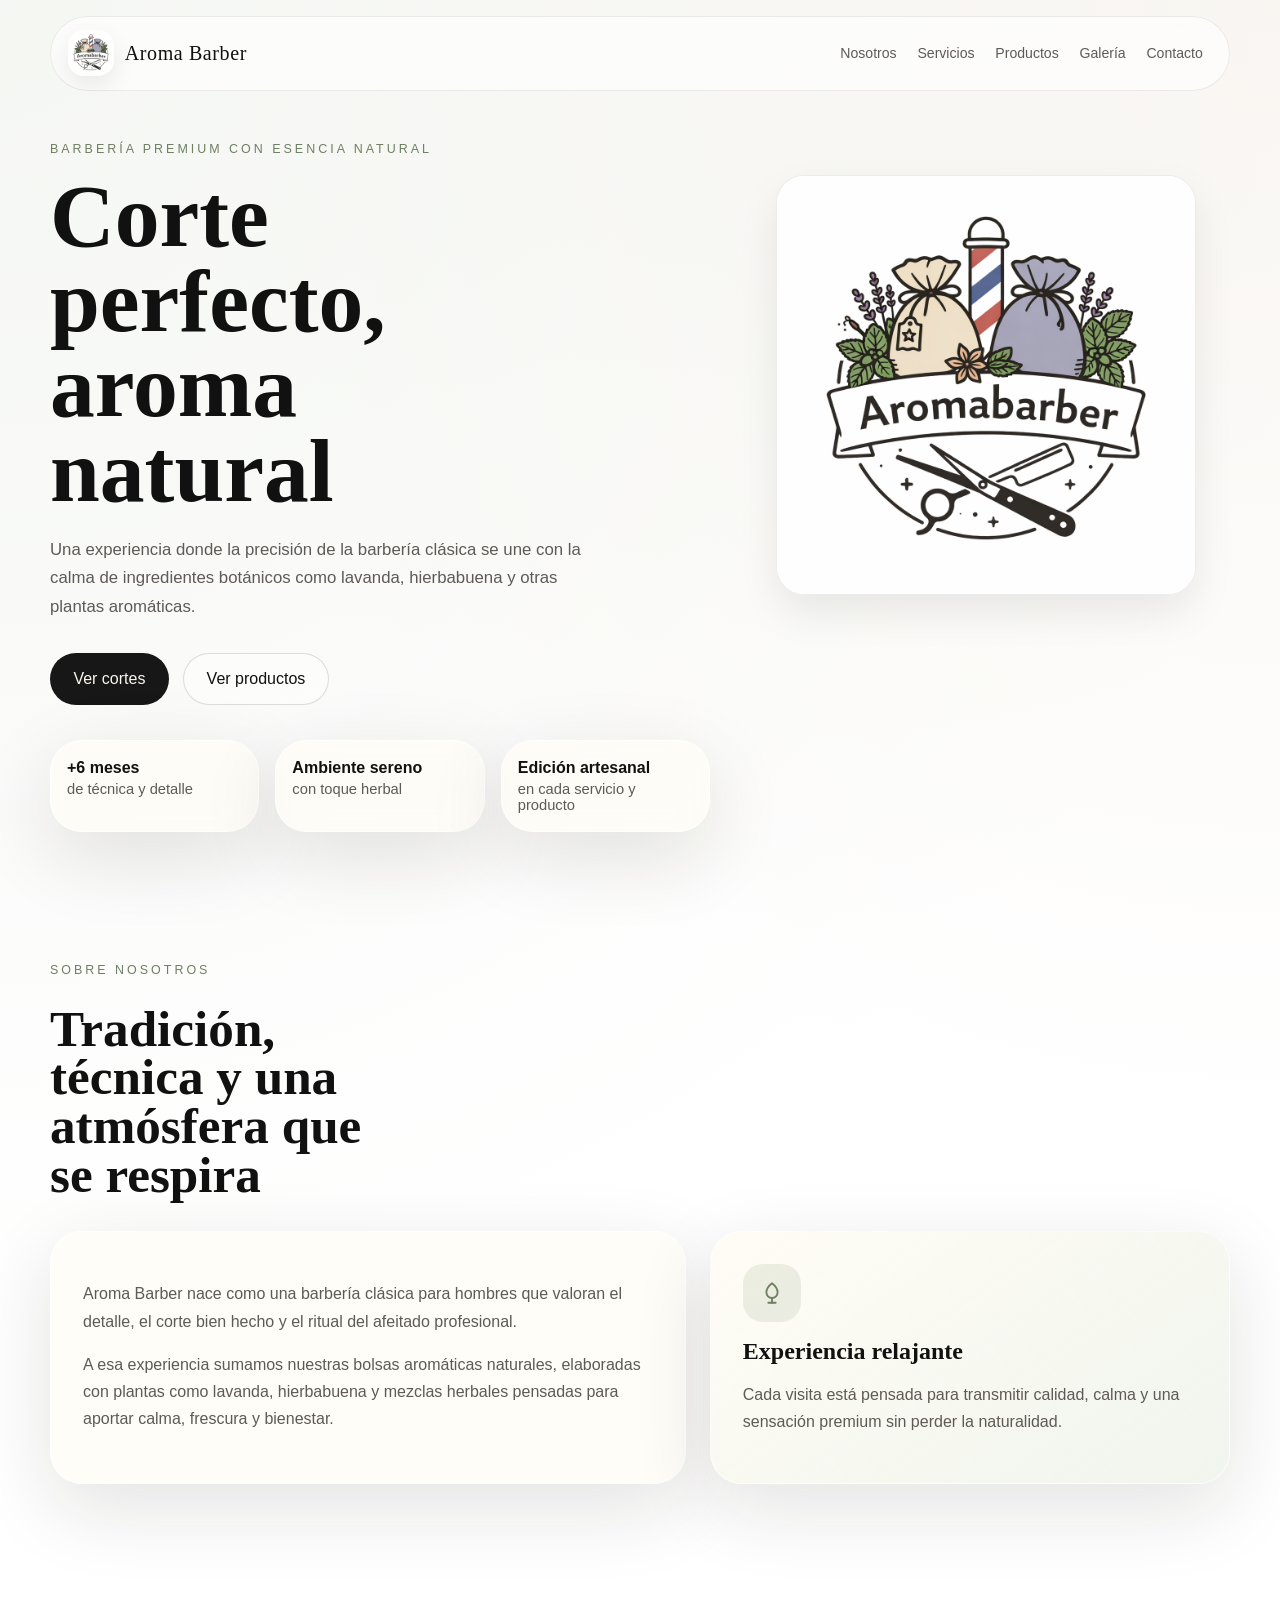
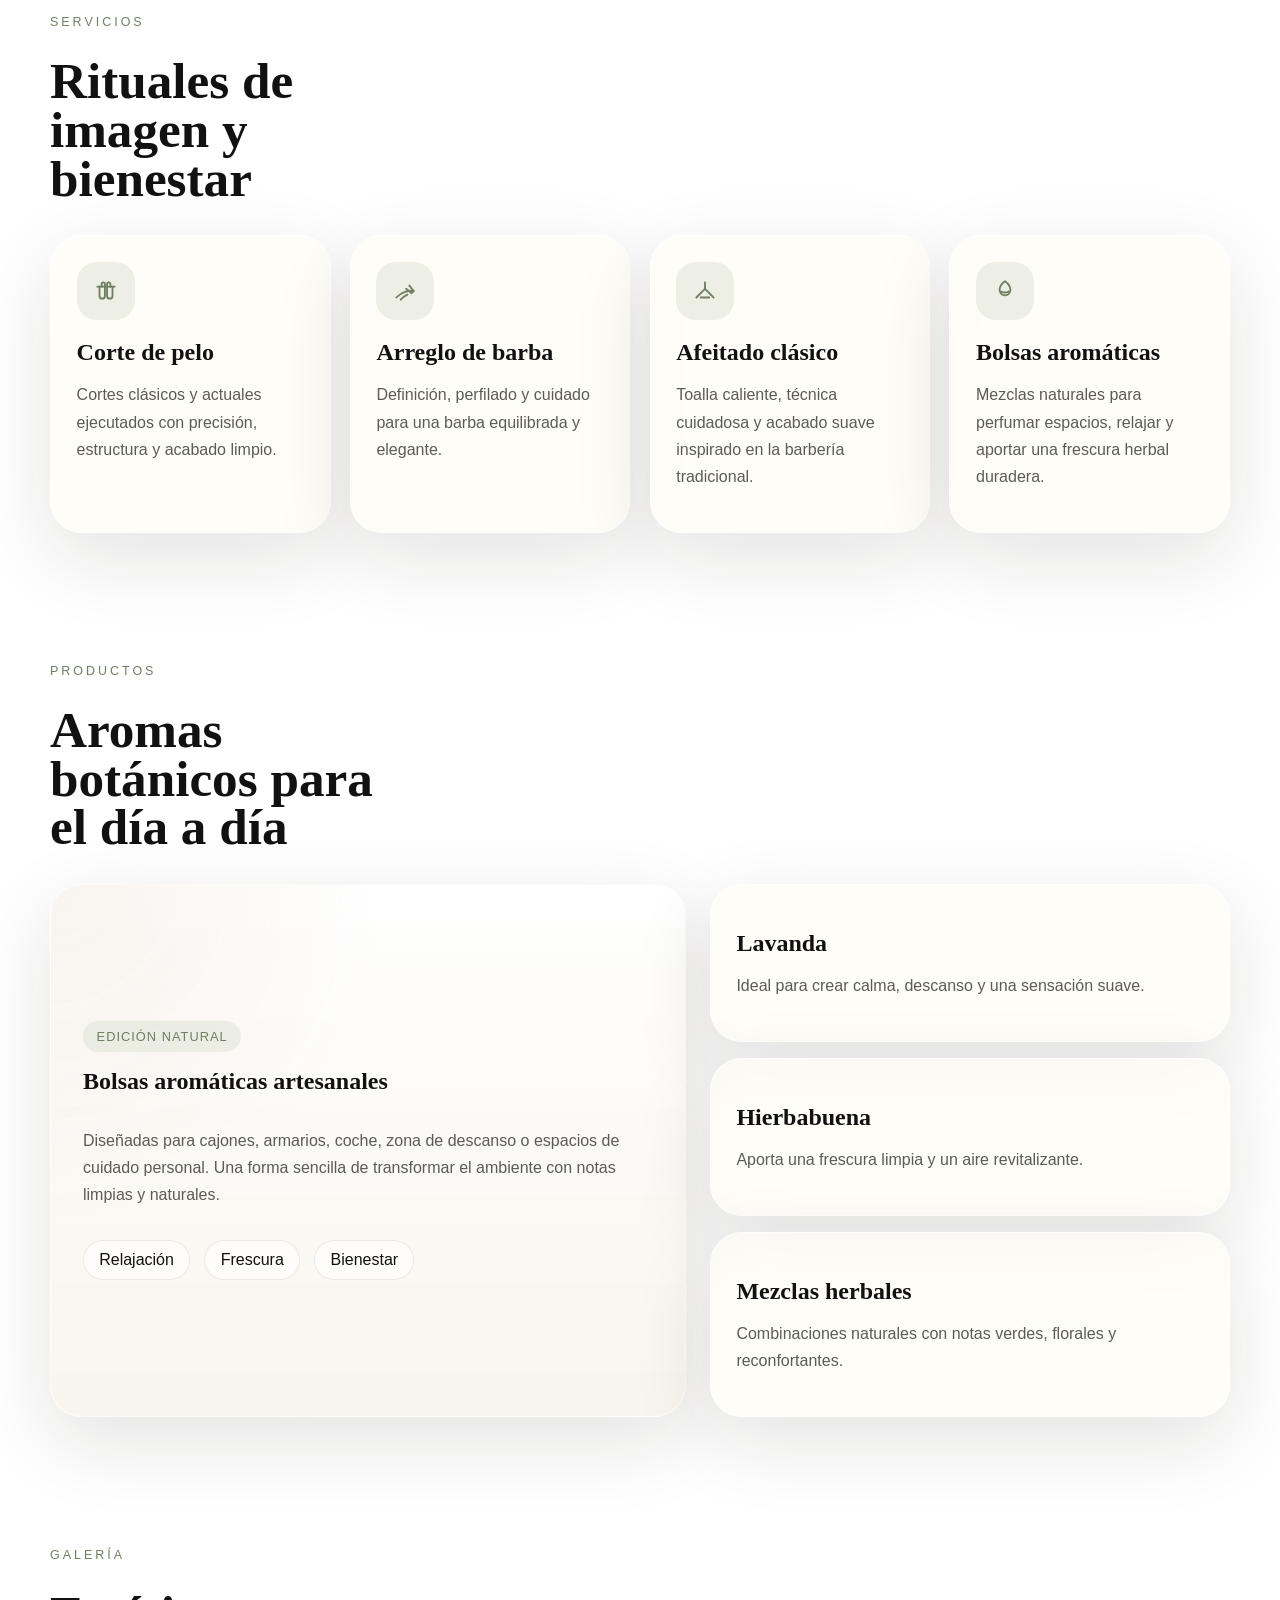
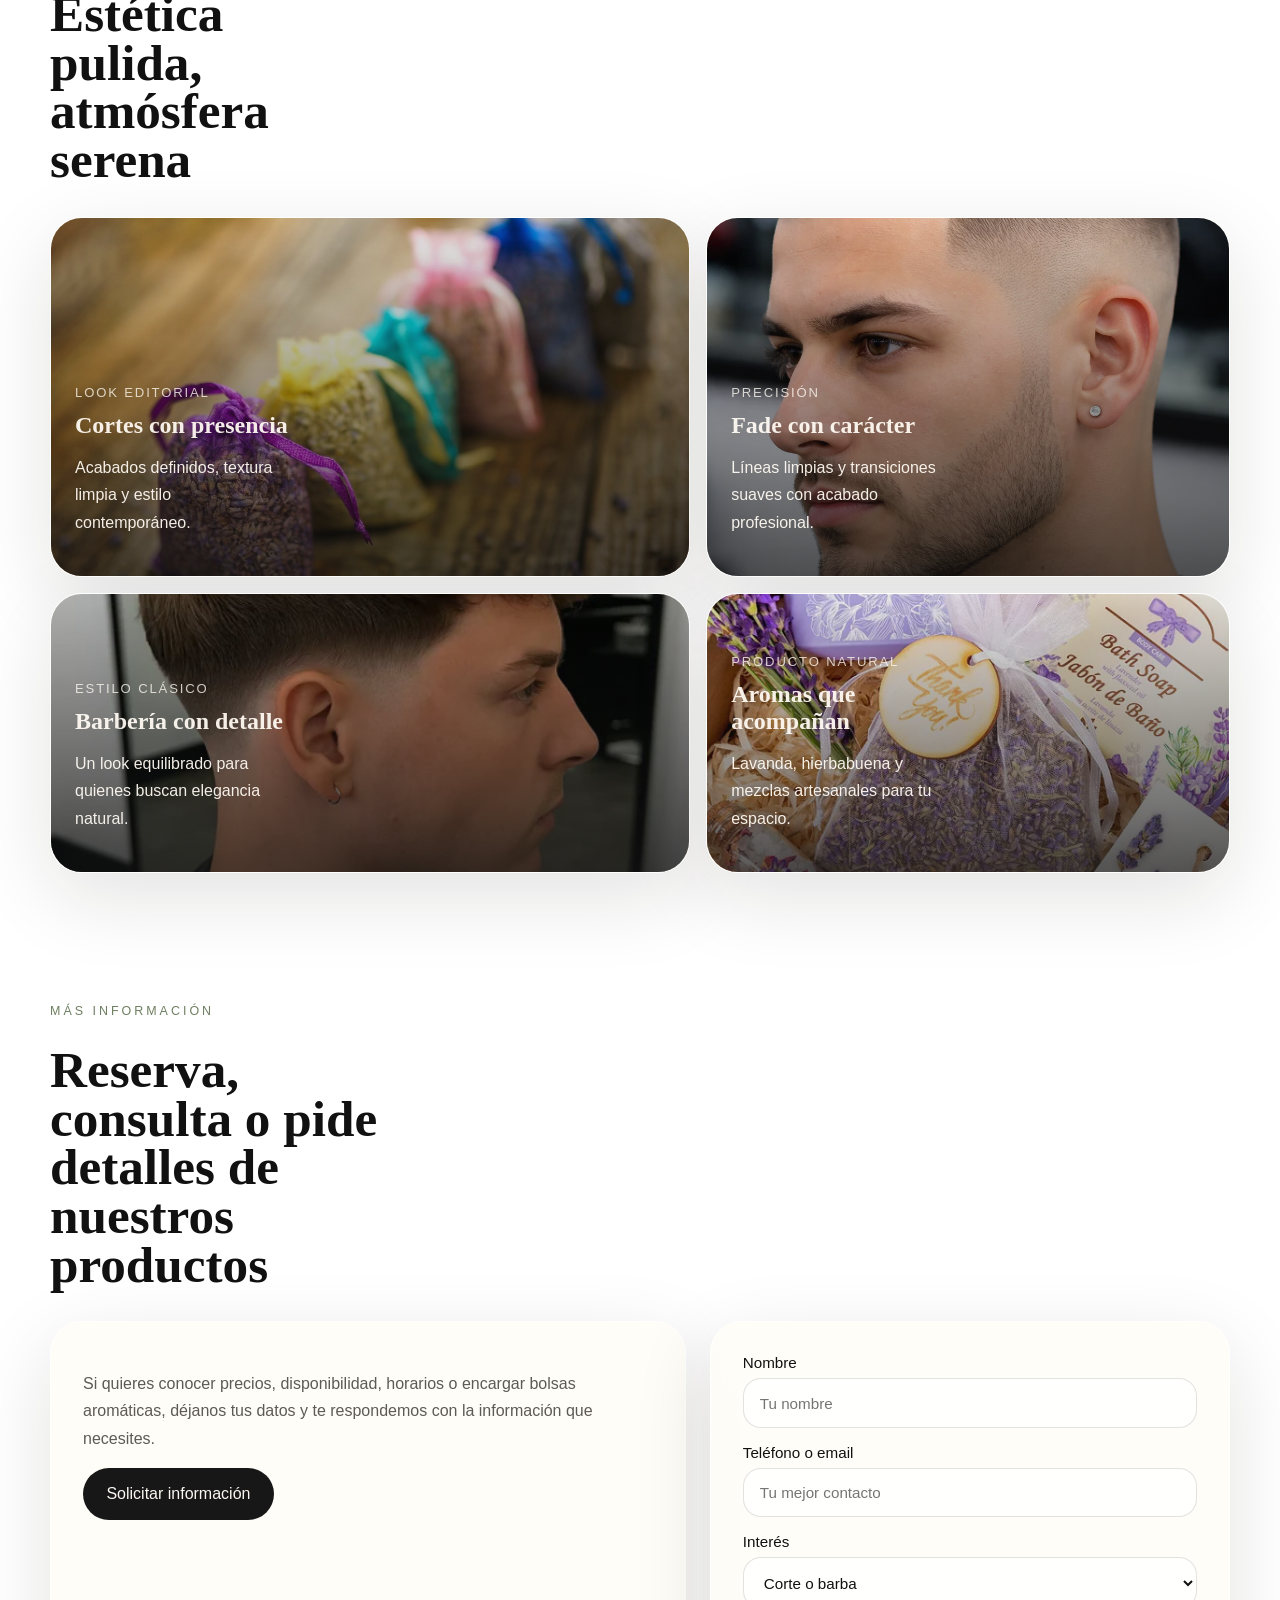
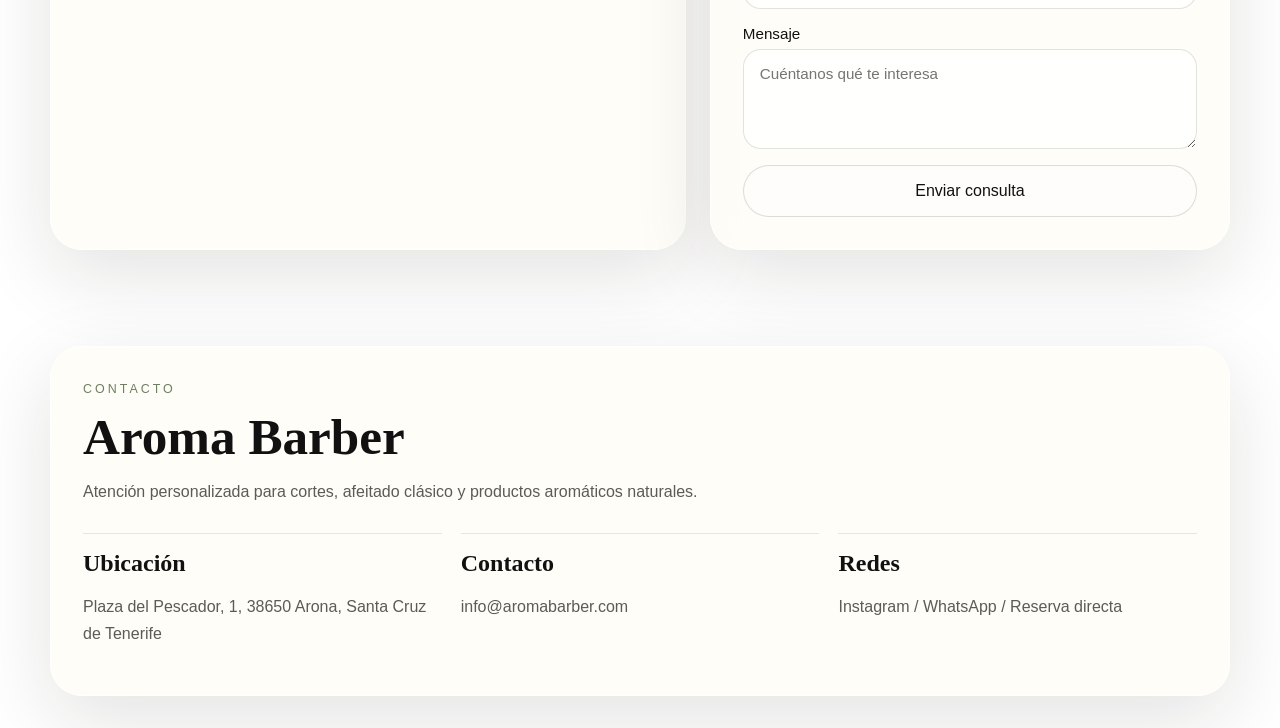
==== index.html @ f7cc986f "Primer commit Aroma Barber" ====
<!DOCTYPE html>
<html lang="es">
  <head>
    <meta charset="UTF-8" />
    <meta name="viewport" content="width=device-width, initial-scale=1.0" />
    <title>Aroma Barber | Corte perfecto, aroma natural</title>
    <meta
      name="description"
      content="Barbería premium con productos aromáticos naturales. Cortes precisos, afeitado clásico y bolsas aromáticas de lavanda, hierbabuena y más."
    />
    <link rel="icon" type="image/png" href="assets/logo.png" />
    <script>
      document.documentElement.classList.add("js");
    </script>
    <link rel="stylesheet" href="styles.css" />
  </head>
  <body>
    <div class="page-shell">
      <header class="site-header">
        <a class="brand" href="#inicio" aria-label="Aroma Barber">
          <img src="assets/logo.png" alt="Logo de Aroma Barber" />
          <span>Aroma Barber</span>
        </a>

        <nav class="site-nav" aria-label="Principal">
          <a href="#nosotros">Nosotros</a>
          <a href="#servicios">Servicios</a>
          <a href="#productos">Productos</a>
          <a href="#galeria">Galería</a>
          <a href="#contacto">Contacto</a>
        </nav>
      </header>

      <main>
        <section class="hero reveal" id="inicio">
          <div class="hero-copy">
            <p class="eyebrow">Barbería premium con esencia natural</p>
            <h1>Corte perfecto, aroma natural</h1>
            <p class="hero-text">
              Una experiencia donde la precisión de la barbería clásica se une
              con la calma de ingredientes botánicos como lavanda,
              hierbabuena y otras plantas aromáticas.
            </p>

            <div class="hero-actions">
              <a class="button button-dark" href="#galeria">Ver cortes</a>
              <a class="button button-light" href="#productos"
                >Ver productos</a
              >
            </div>

            <div class="hero-points">
              <div>
                <strong>+6 meses</strong>
                <span>de técnica y detalle</span>
              </div>
              <div>
                <strong>Ambiente sereno</strong>
                <span>con toque herbal</span>
              </div>
              <div>
                <strong>Edición artesanal</strong>
                <span>en cada servicio y producto</span>
              </div>
            </div>
          </div>

          <div class="hero-visual">
            <div class="hero-card">
              <div class="hero-badge">Premium care</div>
              <img src="assets/logo.png" alt="Identidad visual de Aroma Barber" />
            </div>
          </div>
        </section>

        <section class="intro reveal" id="nosotros">
          <div class="section-heading">
            <p class="eyebrow">Sobre nosotros</p>
            <h2>Tradición, técnica y una atmósfera que se respira</h2>
          </div>

          <div class="intro-grid">
            <article class="intro-panel">
              <p>
                Aroma Barber nace como una barbería clásica para hombres que
                valoran el detalle, el corte bien hecho y el ritual del
                afeitado profesional.
              </p>
              <p>
                A esa experiencia sumamos nuestras bolsas aromáticas naturales,
                elaboradas con plantas como lavanda, hierbabuena y mezclas
                herbales pensadas para aportar calma, frescura y bienestar.
              </p>
            </article>

            <article class="intro-panel accent-panel">
              <div class="icon-chip">
                <svg viewBox="0 0 24 24" aria-hidden="true">
                  <path
                    d="M12 3c3.5 2.7 5.2 5.6 5.2 8.4A5.2 5.2 0 0 1 12 16.6a5.2 5.2 0 0 1-5.2-5.2C6.8 8.6 8.5 5.7 12 3Z"
                  />
                  <path d="M12 16.6V21" />
                  <path d="M8.6 21h6.8" />
                </svg>
              </div>
              <h3>Experiencia relajante</h3>
              <p>
                Cada visita está pensada para transmitir calidad, calma y una
                sensación premium sin perder la naturalidad.
              </p>
            </article>
          </div>
        </section>

        <section class="services reveal" id="servicios">
          <div class="section-heading">
            <p class="eyebrow">Servicios</p>
            <h2>Rituales de imagen y bienestar</h2>
          </div>

          <div class="card-grid">
            <article class="service-card">
              <div class="service-icon">
                <svg viewBox="0 0 24 24" aria-hidden="true">
                  <path d="M4 8h16" />
                  <path d="M8 8V5.5a1.5 1.5 0 0 1 3 0V8" />
                  <path d="M13 8V5.5a1.5 1.5 0 0 1 3 0V8" />
                  <path d="M6 8v8.5a2.5 2.5 0 0 0 5 0V8" />
                  <path d="M13 8v8.5a2.5 2.5 0 0 0 5 0V8" />
                </svg>
              </div>
              <h3>Corte de pelo</h3>
              <p>
                Cortes clásicos y actuales ejecutados con precisión, estructura
                y acabado limpio.
              </p>
            </article>

            <article class="service-card">
              <div class="service-icon">
                <svg viewBox="0 0 24 24" aria-hidden="true">
                  <path d="M4 18c4.5-5 11.5-7 16-6" />
                  <path d="m16 7 4 5-2 2-5-4" />
                  <path d="M8 20c1.5-1.8 3.8-3.5 6.2-4.7" />
                </svg>
              </div>
              <h3>Arreglo de barba</h3>
              <p>
                Definición, perfilado y cuidado para una barba equilibrada y
                elegante.
              </p>
            </article>

            <article class="service-card">
              <div class="service-icon">
                <svg viewBox="0 0 24 24" aria-hidden="true">
                  <path d="m4 18 8-8 8 8" />
                  <path d="M12 10V4" />
                  <path d="M8 18h8" />
                </svg>
              </div>
              <h3>Afeitado clásico</h3>
              <p>
                Toalla caliente, técnica cuidadosa y acabado suave inspirado en
                la barbería tradicional.
              </p>
            </article>

            <article class="service-card">
              <div class="service-icon">
                <svg viewBox="0 0 24 24" aria-hidden="true">
                  <path
                    d="M12 3c3.3 2.3 5 5 5 8.1A5 5 0 0 1 12 16a5 5 0 0 1-5-4.9C7 8 8.7 5.3 12 3Z"
                  />
                  <path d="M8.5 12.5c1.4.6 2.3.9 3.5.9 1.1 0 2.1-.3 3.5-.9" />
                </svg>
              </div>
              <h3>Bolsas aromáticas</h3>
              <p>
                Mezclas naturales para perfumar espacios, relajar y aportar una
                frescura herbal duradera.
              </p>
            </article>
          </div>
        </section>

        <section class="products reveal" id="productos">
          <div class="section-heading">
            <p class="eyebrow">Productos</p>
            <h2>Aromas botánicos para el día a día</h2>
          </div>

          <div class="products-layout">
            <article class="product-highlight">
              <span class="tag">Edición natural</span>
              <h3>Bolsas aromáticas artesanales</h3>
              <p>
                Diseñadas para cajones, armarios, coche, zona de descanso o
                espacios de cuidado personal. Una forma sencilla de transformar
                el ambiente con notas limpias y naturales.
              </p>
              <div class="benefits">
                <span>Relajación</span>
                <span>Frescura</span>
                <span>Bienestar</span>
              </div>
            </article>

            <div class="product-list">
              <article class="product-card">
                <h3>Lavanda</h3>
                <p>Ideal para crear calma, descanso y una sensación suave.</p>
              </article>
              <article class="product-card">
                <h3>Hierbabuena</h3>
                <p>Aporta una frescura limpia y un aire revitalizante.</p>
              </article>
              <article class="product-card">
                <h3>Mezclas herbales</h3>
                <p>
                  Combinaciones naturales con notas verdes, florales y
                  reconfortantes.
                </p>
              </article>
            </div>
          </div>
        </section>

        <section class="gallery reveal" id="galeria">
          <div class="section-heading">
            <p class="eyebrow">Galería</p>
            <h2>Estética pulida, atmósfera serena</h2>
          </div>

          <div class="gallery-grid">
            <article
              class="gallery-card is-featured"
              data-gallery-slot="0"
              tabindex="0"
              role="button"
              aria-label="Abrir imagen de galería"
            >
              <img
                class="gallery-media"
                src="images/90729.jpg"
                alt="Corte degradado en Aroma Barber"
              />
              <div class="gallery-overlay"></div>
              <div class="gallery-copy">
                <span data-gallery-tag>Look editorial</span>
                <h3 data-gallery-title>Cortes con presencia</h3>
                <p data-gallery-description>
                  Acabados definidos, textura limpia y estilo contemporáneo.
                </p>
              </div>
            </article>

            <article
              class="gallery-card"
              data-gallery-slot="1"
              tabindex="0"
              role="button"
              aria-label="Abrir imagen de galería"
            >
              <img
                class="gallery-media"
                src="images/Buzz_Cut_Degradado.webp"
                alt="Buzz cut con degradado"
              />
              <div class="gallery-overlay"></div>
              <div class="gallery-copy">
                <span data-gallery-tag>Precisión</span>
                <h3 data-gallery-title>Fade con carácter</h3>
                <p data-gallery-description>
                  Líneas limpias y transiciones suaves con acabado profesional.
                </p>
              </div>
            </article>

            <article
              class="gallery-card"
              data-gallery-slot="2"
              tabindex="0"
              role="button"
              aria-label="Abrir imagen de galería"
            >
              <img
                class="gallery-media"
                src="images/Low-Fade-Taper_600x600.webp"
                alt="Low fade taper"
              />
              <div class="gallery-overlay"></div>
              <div class="gallery-copy">
                <span data-gallery-tag>Estilo clásico</span>
                <h3 data-gallery-title>Barbería con detalle</h3>
                <p data-gallery-description>
                  Un look equilibrado para quienes buscan elegancia natural.
                </p>
              </div>
            </article>

            <article
              class="gallery-card"
              data-gallery-slot="3"
              tabindex="0"
              role="button"
              aria-label="Abrir imagen de galería"
            >
              <img
                class="gallery-media"
                src="images/6-bolsas-de-organza-blanca-rellenas-de-lavanda-jpg.webp"
                alt="Bolsas aromáticas de lavanda"
              />
              <div class="gallery-overlay"></div>
              <div class="gallery-copy">
                <span data-gallery-tag>Producto natural</span>
                <h3 data-gallery-title>Aromas que acompañan</h3>
                <p data-gallery-description>
                  Lavanda, hierbabuena y mezclas artesanales para tu espacio.
                </p>
              </div>
            </article>
          </div>
        </section>

        <div class="lightbox" data-lightbox hidden>
          <div class="lightbox-backdrop" data-lightbox-close></div>
          <div
            class="lightbox-panel"
            role="dialog"
            aria-modal="true"
            aria-labelledby="lightbox-title"
          >
            <button
              class="lightbox-close"
              type="button"
              aria-label="Cerrar imagen"
              data-lightbox-close
            >
              ×
            </button>
            <div class="lightbox-media-wrap">
              <img class="lightbox-media" data-lightbox-image src="" alt="" />
            </div>
            <div class="lightbox-copy">
              <span class="lightbox-tag" data-lightbox-tag></span>
              <h3 id="lightbox-title" data-lightbox-title></h3>
              <p data-lightbox-description></p>
            </div>
          </div>
        </div>

        <section class="info reveal" id="informacion">
          <div class="section-heading">
            <p class="eyebrow">Más información</p>
            <h2>Reserva, consulta o pide detalles de nuestros productos</h2>
          </div>

          <div class="info-layout">
            <article class="info-copy">
              <p>
                Si quieres conocer precios, disponibilidad, horarios o encargar
                bolsas aromáticas, déjanos tus datos y te respondemos con la
                información que necesites.
              </p>
              <a class="button button-dark" href="#contacto"
                >Solicitar información</a
              >
            </article>

            <form class="info-form">
              <label>
                Nombre
                <input type="text" name="nombre" placeholder="Tu nombre" />
              </label>
              <label>
                Teléfono o email
                <input
                  type="text"
                  name="contacto"
                  placeholder="Tu mejor contacto"
                />
              </label>
              <label>
                Interés
                <select name="interes">
                  <option>Corte o barba</option>
                  <option>Afeitado clásico</option>
                  <option>Bolsas aromáticas</option>
                  <option>Información general</option>
                </select>
              </label>
              <label>
                Mensaje
                <textarea
                  name="mensaje"
                  rows="4"
                  placeholder="Cuéntanos qué te interesa"
                ></textarea>
              </label>
              <button class="button button-light" type="submit">
                Enviar consulta
              </button>
            </form>
          </div>
        </section>
      </main>

      <footer class="site-footer reveal" id="contacto">
        <div class="footer-block">
          <p class="eyebrow">Contacto</p>
          <h2>Aroma Barber</h2>
          <p>
            Atención personalizada para cortes, afeitado clásico y productos
            aromáticos naturales.
          </p>
        </div>

        <div class="footer-grid">
          <article>
            <h3>Ubicación</h3>
            <p>Plaza del Pescador, 1, 38650 Arona, Santa Cruz de Tenerife</p>
          </article>
          <article>
            <h3>Contacto</h3>
            <p>info@aromabarber.com</p>
          </article>
          <article>
            <h3>Redes</h3>
            <p>Instagram / WhatsApp / Reserva directa</p>
          </article>
        </div>
      </footer>
    </div>

    <script src="script.js"></script>
  </body>
</html>
---- styles.css ----
:root {
  --bg: #ffffff;
  --surface: rgba(255, 252, 245, 0.72);
  --surface-strong: #fffaf2;
  --text: #111111;
  --muted: #5e5a55;
  --line: rgba(17, 17, 17, 0.1);
  --beige: #d8c2a7;
  --sage: #9cae8a;
  --sage-deep: #6f7f61;
  --shadow: 0 24px 80px rgba(32, 25, 18, 0.12);
  --radius-xl: 32px;
  --radius-lg: 24px;
  --radius-md: 18px;
  --container: min(1180px, calc(100% - 2rem));
}

* {
  box-sizing: border-box;
}

html {
  scroll-behavior: smooth;
}

body {
  margin: 0;
  font-family: "Segoe UI", "Trebuchet MS", sans-serif;
  color: var(--text);
  background:
    radial-gradient(circle at top left, rgba(156, 174, 138, 0.1), transparent 24%),
    radial-gradient(circle at top right, rgba(216, 194, 167, 0.14), transparent 20%),
    linear-gradient(180deg, #ffffff 0%, var(--bg) 100%);
  min-height: 100vh;
}

body::before {
  content: none;
}

img {
  display: block;
  max-width: 100%;
}

a {
  color: inherit;
  text-decoration: none;
}

button,
input,
select,
textarea {
  font: inherit;
}

.page-shell {
  width: var(--container);
  margin: 0 auto;
  padding-bottom: 2rem;
}

.site-header {
  position: sticky;
  top: 1rem;
  z-index: 30;
  display: flex;
  align-items: center;
  justify-content: space-between;
  gap: 1rem;
  padding: 0.9rem 1.1rem;
  border-radius: 999px;
  overflow: hidden;
  backdrop-filter: blur(18px);
}

.site-header::before {
  content: "";
  position: absolute;
  inset: 0;
  background: rgba(255, 255, 255, 0.62);
  border: 1px solid rgba(17, 17, 17, 0.08);
  border-radius: 999px;
  box-shadow: 0 10px 34px rgba(17, 17, 17, 0.06);
  z-index: -1;
}

.brand {
  display: inline-flex;
  align-items: center;
  gap: 0.7rem;
  font-family: "Bodoni MT", Didot, "Times New Roman", serif;
  font-size: 1.25rem;
  letter-spacing: 0.03em;
}

.brand img {
  width: 46px;
  height: 46px;
  object-fit: cover;
  border-radius: 16px;
  box-shadow: 0 10px 24px rgba(17, 17, 17, 0.08);
}

.site-nav {
  display: flex;
  flex-wrap: wrap;
  justify-content: flex-end;
  gap: 0.1rem;
  padding: 0;
  border-radius: 0;
  background: transparent;
  border: 0;
}

.site-nav a {
  position: relative;
  display: inline-flex;
  align-items: center;
  min-height: 32px;
  padding: 0.35rem 0.6rem;
  border-radius: 999px;
  font-size: 0.88rem;
  color: var(--muted);
  transition:
    background-color 220ms ease,
    color 220ms ease;
}

.site-nav a::after {
  content: "";
  position: absolute;
  left: 0.6rem;
  bottom: 0.3rem;
  width: calc(100% - 1.2rem);
  height: 2px;
  border-radius: 999px;
  background: linear-gradient(90deg, var(--sage-deep), transparent);
  transform: scaleX(0);
  transform-origin: left;
  transition: transform 220ms ease;
}

.site-nav a:hover,
.site-nav a:focus-visible {
  color: var(--text);
  background: rgba(255, 255, 255, 0.34);
}

.site-nav a:hover::after,
.site-nav a:focus-visible::after {
  transform: scaleX(1);
}

section,
.site-footer {
  padding: 4rem 0;
}

.hero {
  display: grid;
  grid-template-columns: 1.15fr 0.85fr;
  gap: 2rem;
  align-items: center;
  min-height: calc(100vh - 8rem);
}

.eyebrow {
  margin: 0 0 0.8rem;
  text-transform: uppercase;
  letter-spacing: 0.24em;
  font-size: 0.78rem;
  color: var(--sage-deep);
}

h1,
h2,
h3 {
  margin: 0;
  font-family: "Bodoni MT", Didot, "Times New Roman", serif;
  font-weight: 600;
  line-height: 0.95;
}

h1 {
  font-size: clamp(3.3rem, 7vw, 6.4rem);
  max-width: 10ch;
}

h2 {
  font-size: clamp(2.3rem, 4vw, 4rem);
  max-width: 13ch;
}

h3 {
  font-size: 1.5rem;
  line-height: 1.1;
}

p {
  line-height: 1.7;
  color: var(--muted);
}

.hero-text {
  max-width: 58ch;
  margin: 1.4rem 0 0;
  font-size: 1.05rem;
}

.hero-actions,
.benefits {
  display: flex;
  flex-wrap: wrap;
  gap: 0.9rem;
}

.hero-actions {
  margin-top: 2rem;
}

.button {
  display: inline-flex;
  align-items: center;
  justify-content: center;
  min-height: 52px;
  padding: 0.95rem 1.4rem;
  border-radius: 999px;
  border: 1px solid transparent;
  transition:
    transform 220ms ease,
    box-shadow 220ms ease,
    background-color 220ms ease,
    border-color 220ms ease;
  cursor: pointer;
}

.button:hover,
.button:focus-visible {
  transform: translateY(-2px);
  box-shadow: 0 14px 30px rgba(17, 17, 17, 0.12);
}

.button-dark {
  color: #fbf7f0;
  background: #171717;
}

.button-light {
  color: var(--text);
  background: rgba(255, 255, 255, 0.42);
  border-color: rgba(17, 17, 17, 0.14);
}

.button:disabled {
  cursor: default;
  opacity: 0.75;
  transform: none;
  box-shadow: none;
}

.hero-points {
  display: grid;
  grid-template-columns: repeat(3, minmax(0, 1fr));
  gap: 1rem;
  margin-top: 2.2rem;
}

.hero-points div,
.intro-panel,
.service-card,
.product-card,
.product-highlight,
.gallery-card,
.info-copy,
.info-form,
.site-footer {
  background: var(--surface);
  border: 1px solid rgba(255, 255, 255, 0.6);
  border-radius: var(--radius-xl);
  box-shadow: var(--shadow);
  backdrop-filter: blur(16px);
}

.hero-points div {
  padding: 1.1rem 1rem;
}

.hero-points strong,
.hero-points span {
  display: block;
}

.hero-points strong {
  margin-bottom: 0.25rem;
  font-size: 1rem;
}

.hero-points span {
  font-size: 0.92rem;
  color: var(--muted);
}

.hero-visual {
  display: flex;
  justify-content: center;
  align-self: start;
  padding-top: 2.25rem;
}

.hero-card {
  position: relative;
  width: min(100%, 420px);
  padding: 0;
  background: transparent;
  border: 0;
  border-radius: 0;
  box-shadow: none;
  overflow: visible;
  animation: floatCard 8s ease-in-out infinite;
}

.hero-card::before,
.hero-card::after {
  content: none;
}

.hero-badge {
  position: absolute;
  top: 1rem;
  right: 1rem;
  padding: 0.45rem 0.85rem;
  border-radius: 999px;
  background: rgba(17, 17, 17, 0.82);
  color: #fffaf2;
  font-size: 0.78rem;
  letter-spacing: 0.08em;
  text-transform: uppercase;
}

.hero-card img {
  position: relative;
  z-index: 1;
  width: 100%;
  border-radius: 28px;
  background: rgba(255, 255, 255, 0.88);
  border: 1px solid rgba(17, 17, 17, 0.08);
  box-shadow:
    inset 0 1px 0 rgba(255, 255, 255, 0.72),
    0 18px 40px rgba(17, 17, 17, 0.08);
}

.hero-card-copy {
  position: relative;
  z-index: 1;
  display: flex;
  justify-content: space-between;
  gap: 0.8rem;
  margin-top: 1rem;
  padding: 0 0.4rem 0.4rem;
  text-transform: uppercase;
  font-size: 0.8rem;
  letter-spacing: 0.16em;
  color: var(--muted);
}

.hero-card-copy span {
  display: inline-flex;
  align-items: center;
  justify-content: center;
  min-height: 38px;
  padding: 0.5rem 0.85rem;
}

.section-heading {
  display: grid;
  gap: 0.7rem;
  margin-bottom: 2rem;
}

.intro-grid,
.products-layout,
.info-layout {
  display: grid;
  grid-template-columns: 1.1fr 0.9fr;
  gap: 1.5rem;
}

.intro-panel,
.info-copy,
.info-form,
.product-highlight {
  padding: 2rem;
}

.accent-panel {
  background:
    linear-gradient(145deg, rgba(255, 252, 245, 0.95), rgba(237, 243, 233, 0.82));
}

.icon-chip,
.service-icon {
  display: inline-flex;
  align-items: center;
  justify-content: center;
  width: 58px;
  height: 58px;
  border-radius: 20px;
  background: rgba(156, 174, 138, 0.18);
  color: var(--sage-deep);
}

.icon-chip svg,
.service-icon svg {
  width: 26px;
  height: 26px;
  fill: none;
  stroke: currentColor;
  stroke-width: 1.7;
  stroke-linecap: round;
  stroke-linejoin: round;
}

.accent-panel h3 {
  margin-top: 1rem;
}

.card-grid {
  display: grid;
  grid-template-columns: repeat(4, minmax(0, 1fr));
  gap: 1.2rem;
}

.service-card,
.product-card {
  padding: 1.6rem;
}

.service-card h3,
.product-card h3 {
  margin-top: 1.2rem;
}

.product-highlight {
  display: flex;
  flex-direction: column;
  justify-content: center;
  gap: 1rem;
  background:
    radial-gradient(circle at top left, rgba(216, 194, 167, 0.18), transparent 40%),
    linear-gradient(180deg, rgba(255, 255, 255, 0.88), rgba(248, 244, 235, 0.9));
}

.tag {
  display: inline-flex;
  width: fit-content;
  padding: 0.5rem 0.85rem;
  border-radius: 999px;
  background: rgba(156, 174, 138, 0.16);
  color: var(--sage-deep);
  font-size: 0.8rem;
  letter-spacing: 0.08em;
  text-transform: uppercase;
}

.product-list {
  display: grid;
  gap: 1rem;
}

.benefits span {
  padding: 0.6rem 0.95rem;
  border: 1px solid rgba(17, 17, 17, 0.08);
  border-radius: 999px;
  background: rgba(255, 255, 255, 0.62);
}

.gallery-grid {
  display: grid;
  grid-template-columns: 1.1fr 0.9fr;
  gap: 1rem;
}

.gallery-card {
  position: relative;
  min-height: 280px;
  padding: 1.5rem;
  overflow: hidden;
  cursor: pointer;
  transition:
    transform 220ms ease,
    box-shadow 220ms ease;
}

.gallery-card.is-featured {
  min-height: 360px;
}

.gallery-card:hover,
.gallery-card:focus-visible {
  transform: translateY(-4px);
  box-shadow: 0 28px 60px rgba(17, 17, 17, 0.16);
}

.gallery-card:focus-visible {
  outline: 2px solid rgba(111, 127, 97, 0.42);
  outline-offset: 3px;
}

.gallery-media,
.gallery-overlay {
  position: absolute;
  inset: 0;
}

.gallery-media {
  width: 100%;
  height: 100%;
  object-fit: cover;
  transform: scale(1.02);
  transition:
    opacity 420ms ease,
    transform 420ms ease;
}

.gallery-overlay {
  background:
    linear-gradient(180deg, rgba(17, 17, 17, 0.05), rgba(17, 17, 17, 0.68)),
    linear-gradient(140deg, rgba(17, 17, 17, 0), rgba(17, 17, 17, 0.12));
  pointer-events: none;
}

.gallery-copy {
  position: relative;
  z-index: 1;
  max-width: 24ch;
  display: flex;
  flex-direction: column;
  justify-content: flex-end;
  min-height: 100%;
  pointer-events: none;
}

.gallery-copy span {
  display: inline-flex;
  margin-bottom: 0.75rem;
  font-size: 0.82rem;
  letter-spacing: 0.14em;
  text-transform: uppercase;
  color: rgba(255, 250, 242, 0.78);
}

.gallery-card h3,
.gallery-card p {
  color: rgba(255, 250, 242, 0.94);
}

.gallery-card.is-swapping .gallery-media {
  opacity: 0.18;
  transform: scale(1.06);
}

.lightbox[hidden] {
  display: none;
}

.lightbox {
  position: fixed;
  inset: 0;
  z-index: 90;
  display: grid;
  place-items: center;
  padding: 1rem;
}

.lightbox-backdrop {
  position: absolute;
  inset: 0;
  background: rgba(10, 10, 10, 0.72);
  backdrop-filter: blur(8px);
}

.lightbox-panel {
  position: relative;
  z-index: 1;
  width: min(980px, 100%);
  max-height: min(88vh, 900px);
  display: grid;
  grid-template-columns: 1.15fr 0.85fr;
  overflow: hidden;
  border-radius: 32px;
  background: rgba(255, 255, 255, 0.92);
  box-shadow: 0 30px 80px rgba(0, 0, 0, 0.26);
}

.lightbox-media-wrap {
  min-height: 320px;
  background: #f3eee7;
}

.lightbox-media {
  width: 100%;
  height: 100%;
  object-fit: cover;
}

.lightbox-copy {
  display: flex;
  flex-direction: column;
  justify-content: center;
  gap: 0.9rem;
  padding: 2rem;
}

.lightbox-tag {
  display: inline-flex;
  width: fit-content;
  padding: 0.45rem 0.8rem;
  border-radius: 999px;
  background: rgba(156, 174, 138, 0.16);
  color: var(--sage-deep);
  font-size: 0.78rem;
  letter-spacing: 0.1em;
  text-transform: uppercase;
}

.lightbox-copy h3 {
  font-size: clamp(2rem, 4vw, 3rem);
  line-height: 0.98;
}

.lightbox-copy p {
  margin: 0;
  max-width: 32ch;
}

.lightbox-close {
  position: absolute;
  top: 1rem;
  right: 1rem;
  z-index: 2;
  width: 42px;
  height: 42px;
  border: 0;
  border-radius: 999px;
  background: rgba(17, 17, 17, 0.72);
  color: #fff;
  font-size: 1.6rem;
  line-height: 1;
  cursor: pointer;
}

.info-form {
  display: grid;
  gap: 1rem;
}

.info-form label {
  display: grid;
  gap: 0.45rem;
  font-size: 0.95rem;
  color: var(--text);
}

.info-form input,
.info-form select,
.info-form textarea {
  width: 100%;
  padding: 0.95rem 1rem;
  border: 1px solid rgba(17, 17, 17, 0.12);
  border-radius: 18px;
  background: rgba(255, 255, 255, 0.76);
  color: var(--text);
}

.info-form input:focus,
.info-form select:focus,
.info-form textarea:focus {
  outline: 2px solid rgba(111, 127, 97, 0.35);
  border-color: rgba(111, 127, 97, 0.5);
}

.site-footer {
  margin-top: 2rem;
  padding: 2rem;
}

.footer-grid {
  display: grid;
  grid-template-columns: repeat(3, minmax(0, 1fr));
  gap: 1.2rem;
  margin-top: 1.75rem;
}

.footer-grid article {
  padding-top: 1rem;
  border-top: 1px solid var(--line);
}

.reveal {
  opacity: 1;
  transform: none;
}

.js .reveal {
  opacity: 0;
  transform: translateY(28px);
  transition:
    opacity 700ms ease,
    transform 700ms ease;
}

.js .reveal.is-visible {
  opacity: 1;
  transform: translateY(0);
}

@keyframes floatCard {
  0%,
  100% {
    transform: translateY(0);
  }
  50% {
    transform: translateY(-10px);
  }
}

@media (max-width: 980px) {
  .hero,
  .intro-grid,
  .products-layout,
  .info-layout,
  .gallery-grid,
  .card-grid,
  .footer-grid {
    grid-template-columns: 1fr;
  }

  .hero {
    min-height: auto;
    padding-top: 2rem;
  }

  .hero-visual {
    align-self: auto;
    padding-top: 0;
  }

  .hero-points {
    grid-template-columns: 1fr;
  }

  .lightbox-panel {
    grid-template-columns: 1fr;
  }
}

@media (max-width: 720px) {
  .page-shell {
    width: min(100% - 1rem, 100%);
  }

  .site-header {
    position: static;
    flex-direction: column;
    align-items: flex-start;
    padding: 1rem;
  }

  .site-header::before {
    inset: 0;
    border-radius: 28px;
  }

  .site-nav {
    width: 100%;
    justify-content: flex-start;
    gap: 0.45rem;
  }

  section,
  .site-footer {
    padding: 3rem 0;
  }

  h1 {
    max-width: 8ch;
  }

  .hero-card {
    padding: 1rem;
  }

  .hero-card-copy {
    flex-direction: column;
  }
}

@media (prefers-reduced-motion: reduce) {
  html {
    scroll-behavior: auto;
  }

  *,
  *::before,
  *::after {
    animation: none !important;
    transition: none !important;
  }

  .reveal {
    opacity: 1;
    transform: none;
  }
}
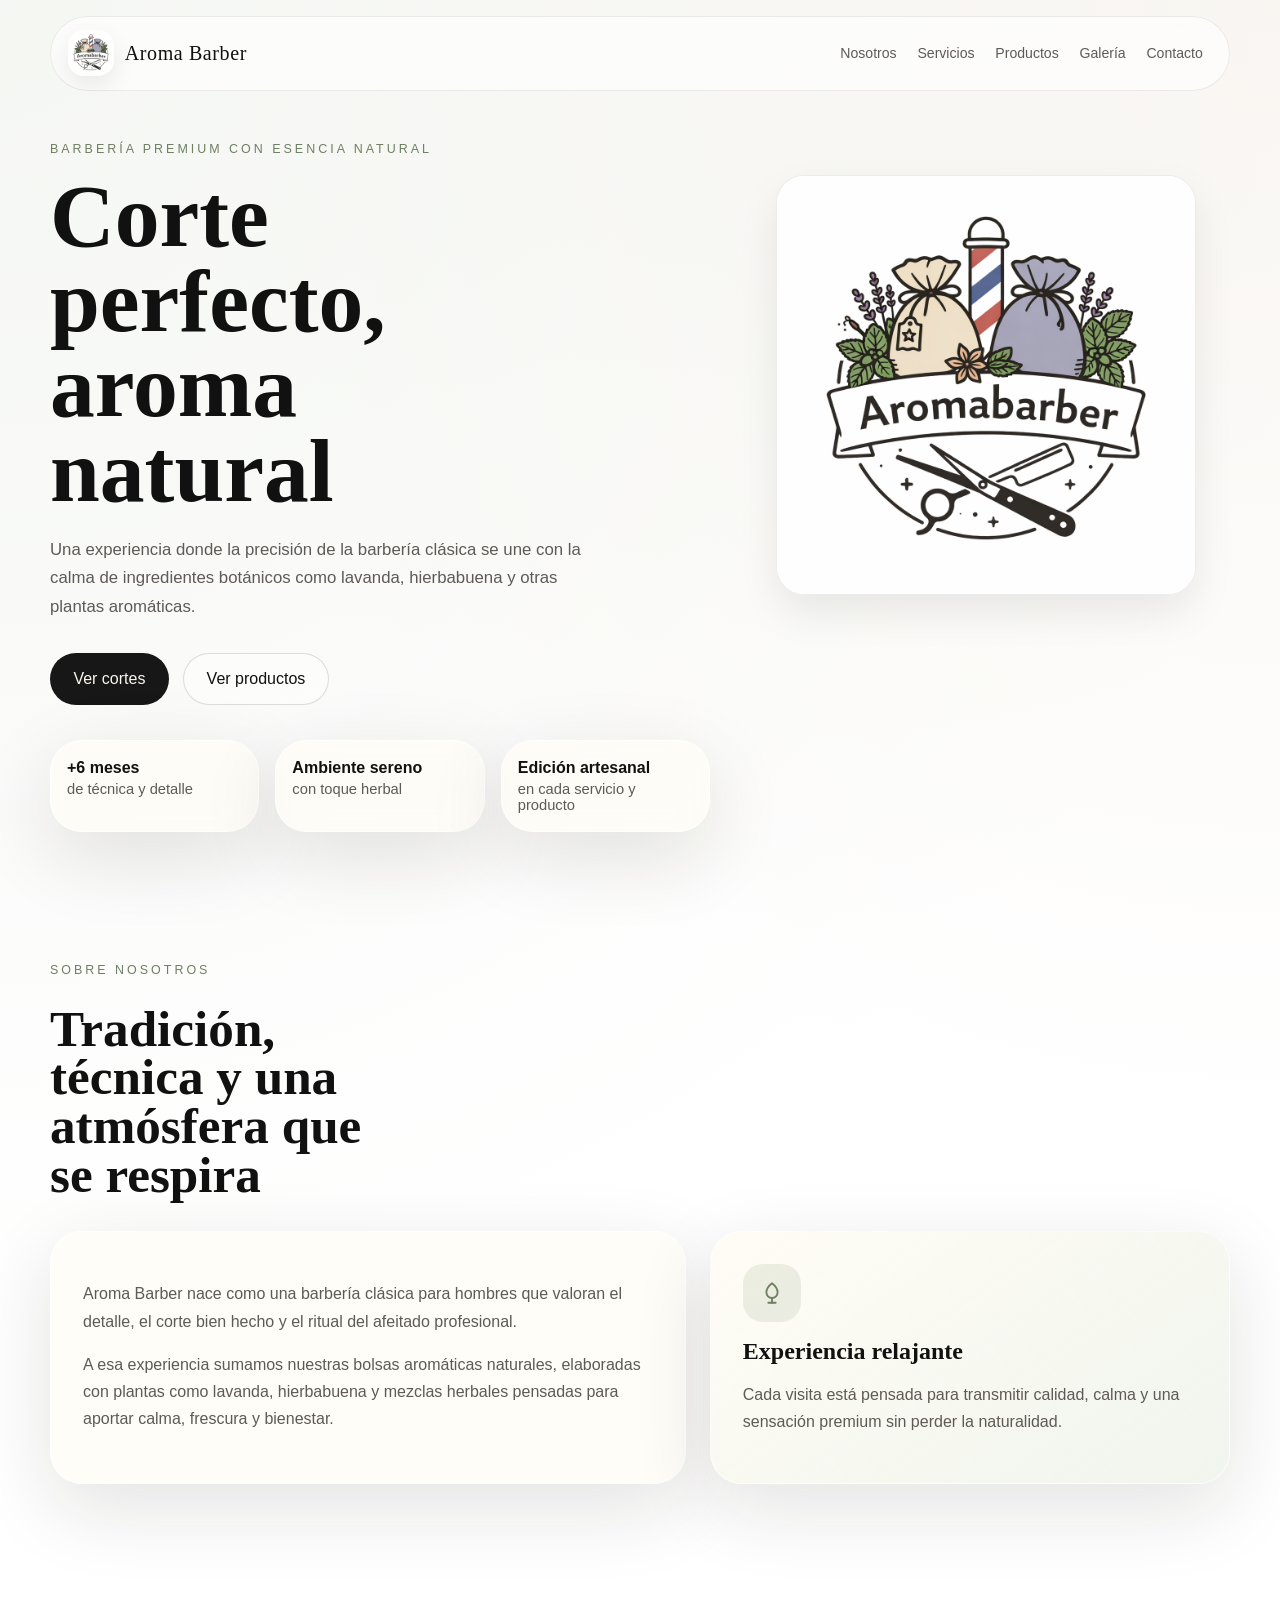
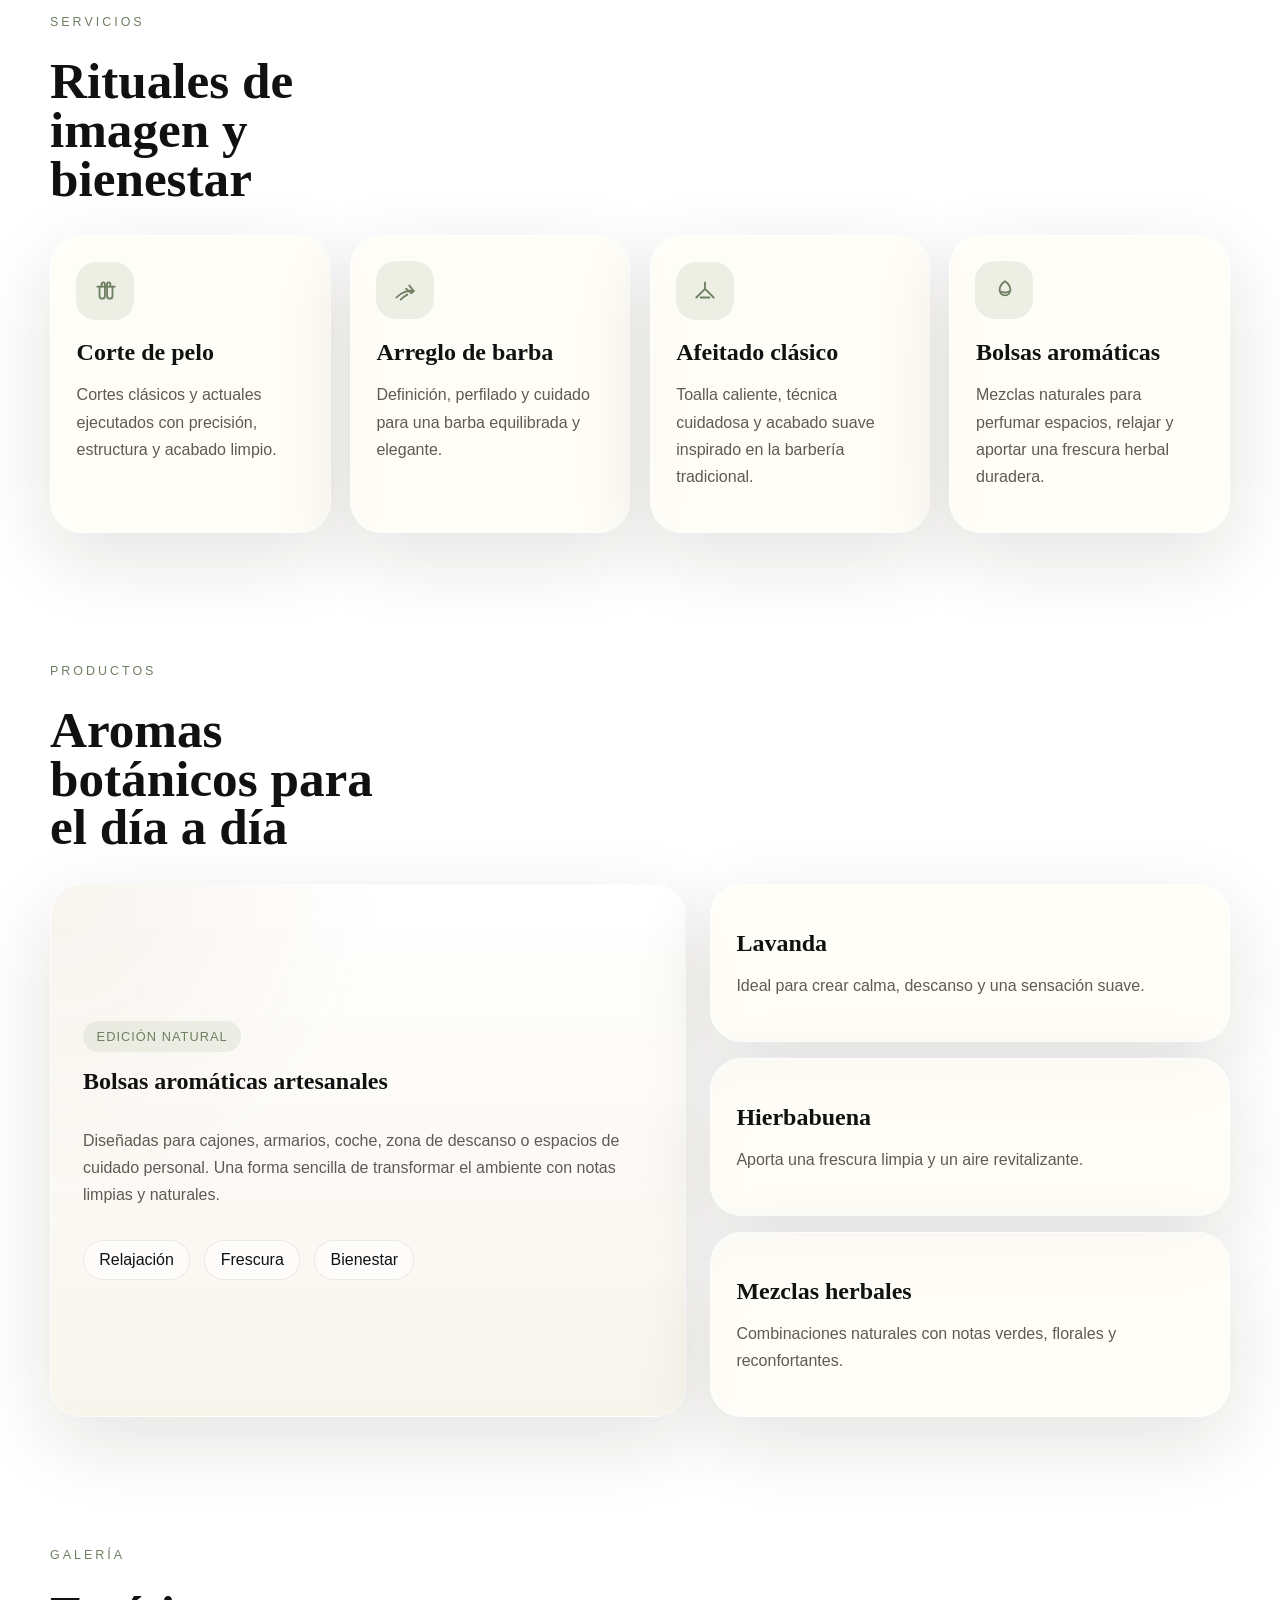
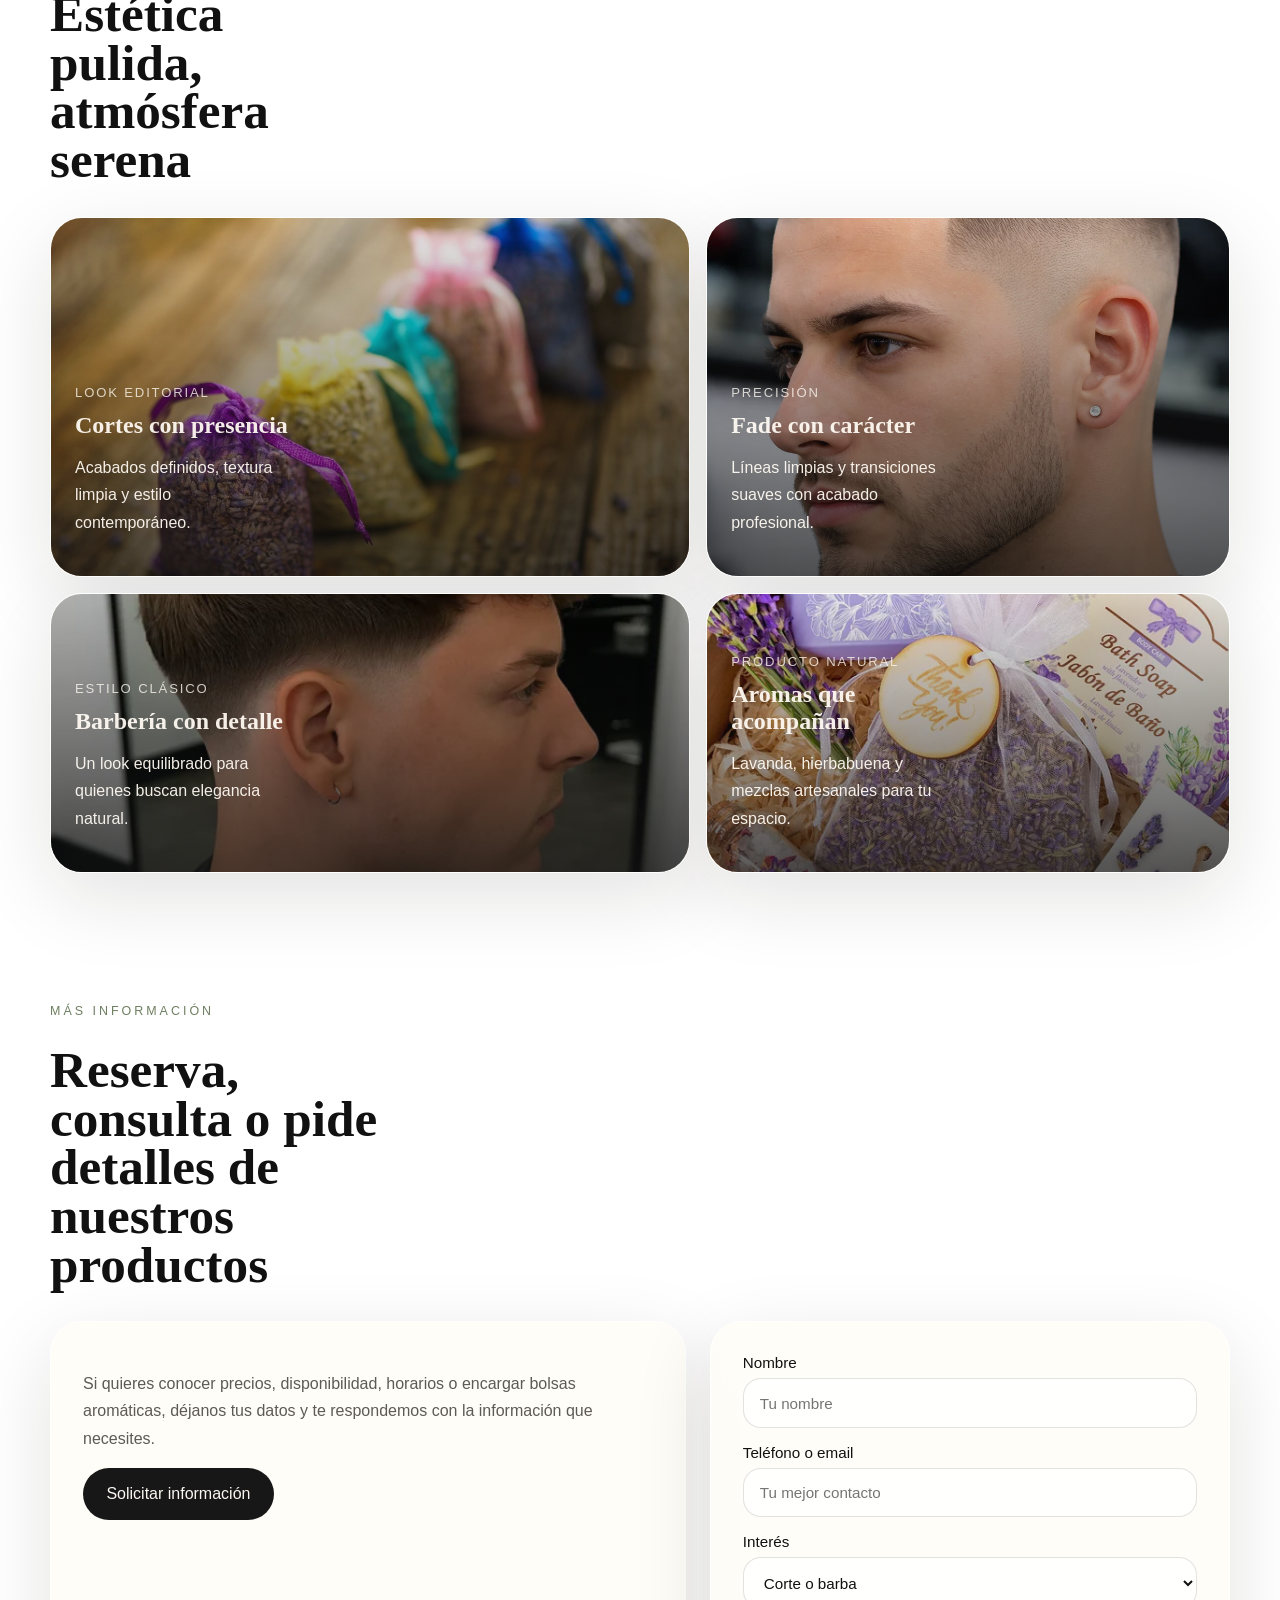
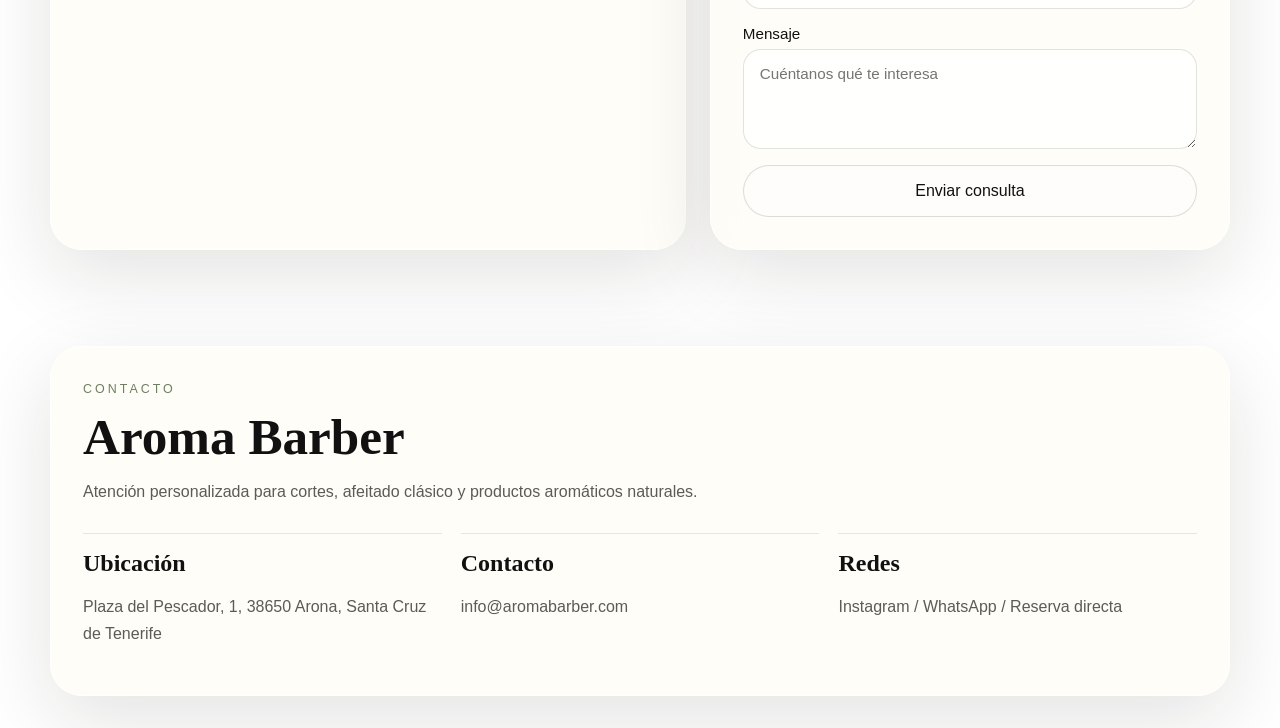
==== commit 0374d39a: "Add mobile menu and refresh gallery assets" ====
--- a/index.html
+++ b/index.html
@@ -22,6 +22,19 @@
           <span>Aroma Barber</span>
         </a>
 
+        <button
+          class="menu-toggle"
+          type="button"
+          aria-expanded="false"
+          aria-controls="mobile-menu"
+          aria-label="Abrir menu de navegacion"
+          data-menu-toggle
+        >
+          <span></span>
+          <span></span>
+          <span></span>
+        </button>
+
         <nav class="site-nav" aria-label="Principal">
           <a href="#nosotros">Nosotros</a>
           <a href="#servicios">Servicios</a>
@@ -30,6 +43,35 @@
           <a href="#contacto">Contacto</a>
         </nav>
       </header>
+
+      <div class="mobile-menu" id="mobile-menu" hidden data-mobile-menu>
+        <div class="mobile-menu-backdrop" data-menu-close></div>
+        <div class="mobile-menu-panel" role="dialog" aria-modal="true">
+          <div class="mobile-menu-header">
+            <a class="mobile-menu-brand" href="#inicio" data-menu-link>
+              <img src="assets/logo.png" alt="Logo de Aroma Barber" />
+              <span>Aroma Barber</span>
+            </a>
+
+            <button
+              class="mobile-menu-close"
+              type="button"
+              aria-label="Cerrar menu"
+              data-menu-close
+            >
+              ×
+            </button>
+          </div>
+
+          <nav class="mobile-menu-nav" aria-label="Menu movil">
+            <a href="#nosotros" data-menu-link>Nosotros</a>
+            <a href="#servicios" data-menu-link>Servicios</a>
+            <a href="#productos" data-menu-link>Productos</a>
+            <a href="#galeria" data-menu-link>Galería</a>
+            <a href="#contacto" data-menu-link>Contacto</a>
+          </nav>
+        </div>
+      </div>
 
       <main>
         <section class="hero reveal" id="inicio">
--- a/styles.css
+++ b/styles.css
@@ -153,6 +153,127 @@
   transform: scaleX(1);
 }
 
+.menu-toggle,
+.mobile-menu {
+  display: none;
+}
+
+.menu-toggle {
+  align-items: center;
+  justify-content: center;
+  flex-direction: column;
+  width: 52px;
+  height: 52px;
+  padding: 0;
+  border: 1px solid rgba(17, 17, 17, 0.1);
+  border-radius: 16px;
+  background: rgba(255, 255, 255, 0.76);
+  box-shadow: 0 10px 24px rgba(17, 17, 17, 0.08);
+  cursor: pointer;
+}
+
+.menu-toggle span {
+  display: block;
+  width: 20px;
+  height: 2px;
+  margin: 3px 0;
+  border-radius: 999px;
+  background: var(--text);
+  transition:
+    transform 220ms ease,
+    opacity 220ms ease;
+}
+
+.menu-toggle[aria-expanded="true"] span:nth-child(1) {
+  transform: translateY(8px) rotate(45deg);
+}
+
+.menu-toggle[aria-expanded="true"] span:nth-child(2) {
+  opacity: 0;
+}
+
+.menu-toggle[aria-expanded="true"] span:nth-child(3) {
+  transform: translateY(-8px) rotate(-45deg);
+}
+
+.mobile-menu {
+  position: fixed;
+  inset: 0;
+  z-index: 999;
+  isolation: isolate;
+  background: linear-gradient(180deg, #fbf8f2 0%, #f6f2ea 100%);
+}
+
+.mobile-menu-backdrop {
+  position: fixed;
+  inset: 0;
+  background: linear-gradient(180deg, #fbf8f2 0%, #f6f2ea 100%);
+}
+
+.mobile-menu-panel {
+  position: fixed;
+  inset: 0;
+  z-index: 1;
+  width: 100vw;
+  height: 100dvh;
+  padding: 1.25rem 1rem 2rem;
+  overflow-y: auto;
+  background: linear-gradient(180deg, #fbf8f2 0%, #f6f2ea 100%);
+}
+
+.mobile-menu-header {
+  display: flex;
+  align-items: center;
+  justify-content: space-between;
+  gap: 1rem;
+  margin-bottom: 1.75rem;
+}
+
+.mobile-menu-brand {
+  display: inline-flex;
+  align-items: center;
+  gap: 0.8rem;
+  font-family: "Bodoni MT", Didot, "Times New Roman", serif;
+  font-size: 1.45rem;
+  letter-spacing: 0.03em;
+}
+
+.mobile-menu-brand img {
+  width: 54px;
+  height: 54px;
+  object-fit: cover;
+  border-radius: 18px;
+  box-shadow: 0 10px 22px rgba(17, 17, 17, 0.1);
+}
+
+.mobile-menu-close {
+  flex: 0 0 auto;
+  width: 50px;
+  height: 50px;
+  border: 1px solid rgba(17, 17, 17, 0.1);
+  border-radius: 16px;
+  background: rgba(255, 255, 255, 0.76);
+  color: var(--text);
+  font-size: 1.8rem;
+  line-height: 1;
+  cursor: pointer;
+}
+
+.mobile-menu-nav {
+  display: grid;
+  gap: 0.75rem;
+}
+
+.mobile-menu-nav a {
+  display: block;
+  padding: 1rem 1.1rem;
+  border-radius: 20px;
+  background: rgba(255, 255, 255, 0.72);
+  border: 1px solid rgba(17, 17, 17, 0.08);
+  color: var(--text);
+  font-size: 1.05rem;
+}
+
 section,
 .site-footer {
   padding: 4rem 0;
@@ -763,9 +884,12 @@
 
   .site-header {
     position: static;
-    flex-direction: column;
-    align-items: flex-start;
+    flex-direction: row;
+    align-items: center;
+    justify-content: space-between;
     padding: 1rem;
+    border-radius: 28px;
+    overflow: visible;
   }
 
   .site-header::before {
@@ -773,10 +897,20 @@
     border-radius: 28px;
   }
 
+  .brand span {
+    display: none;
+  }
+
+  .menu-toggle {
+    display: inline-flex;
+  }
+
   .site-nav {
-    width: 100%;
-    justify-content: flex-start;
-    gap: 0.45rem;
+    display: none;
+  }
+
+  .mobile-menu.is-open {
+    display: block;
   }
 
   section,
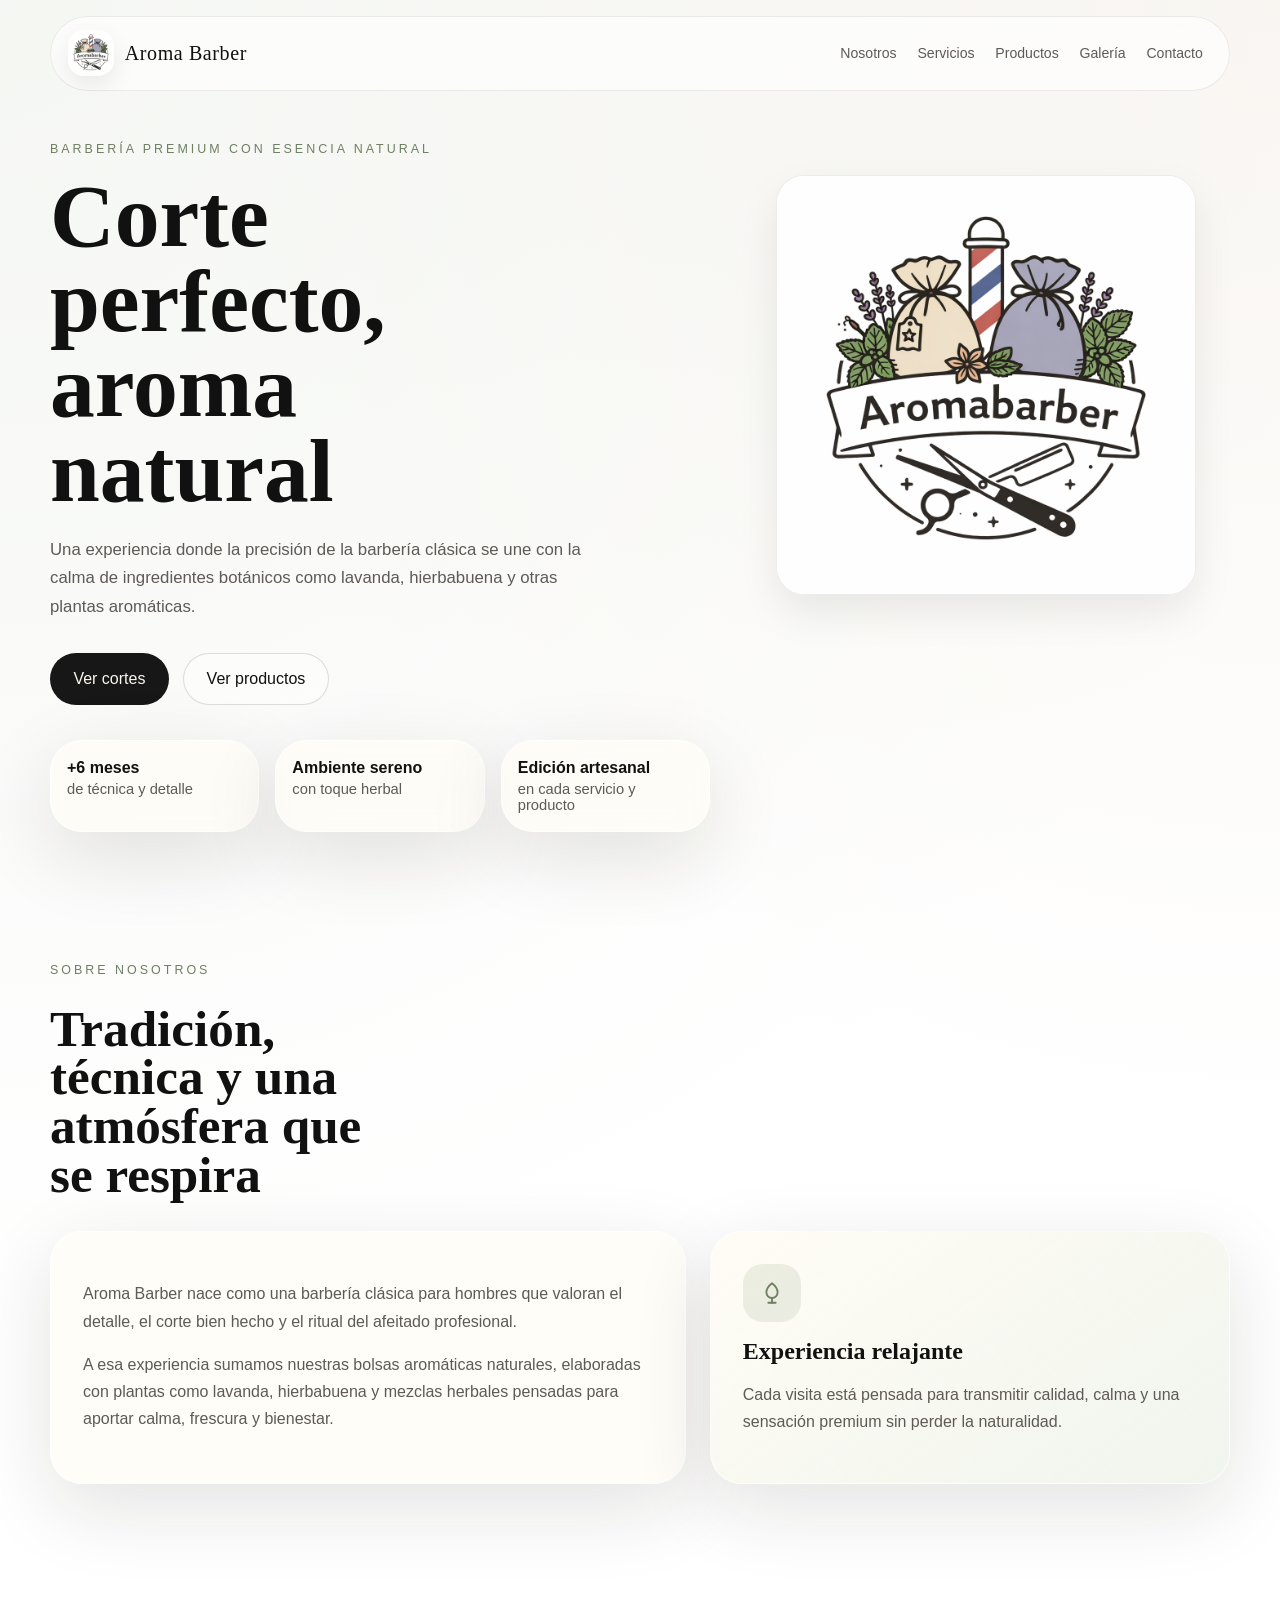
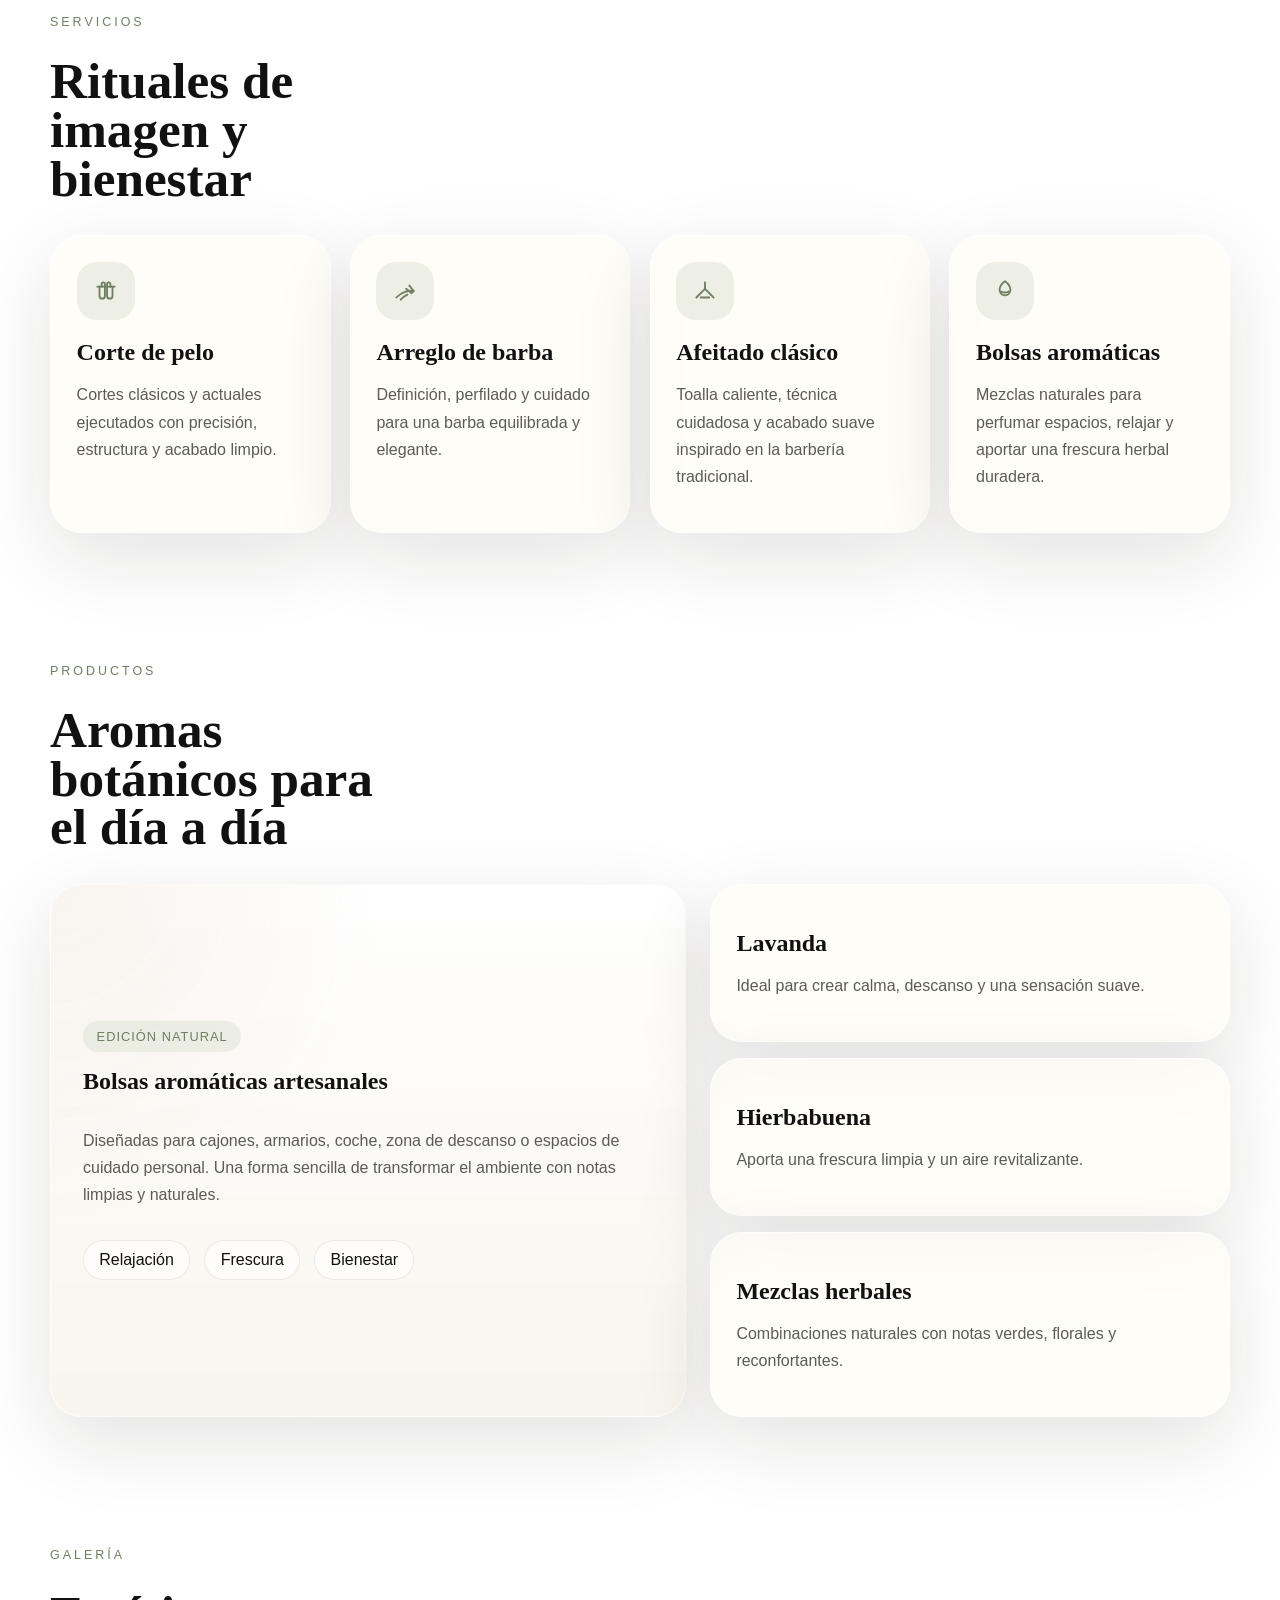
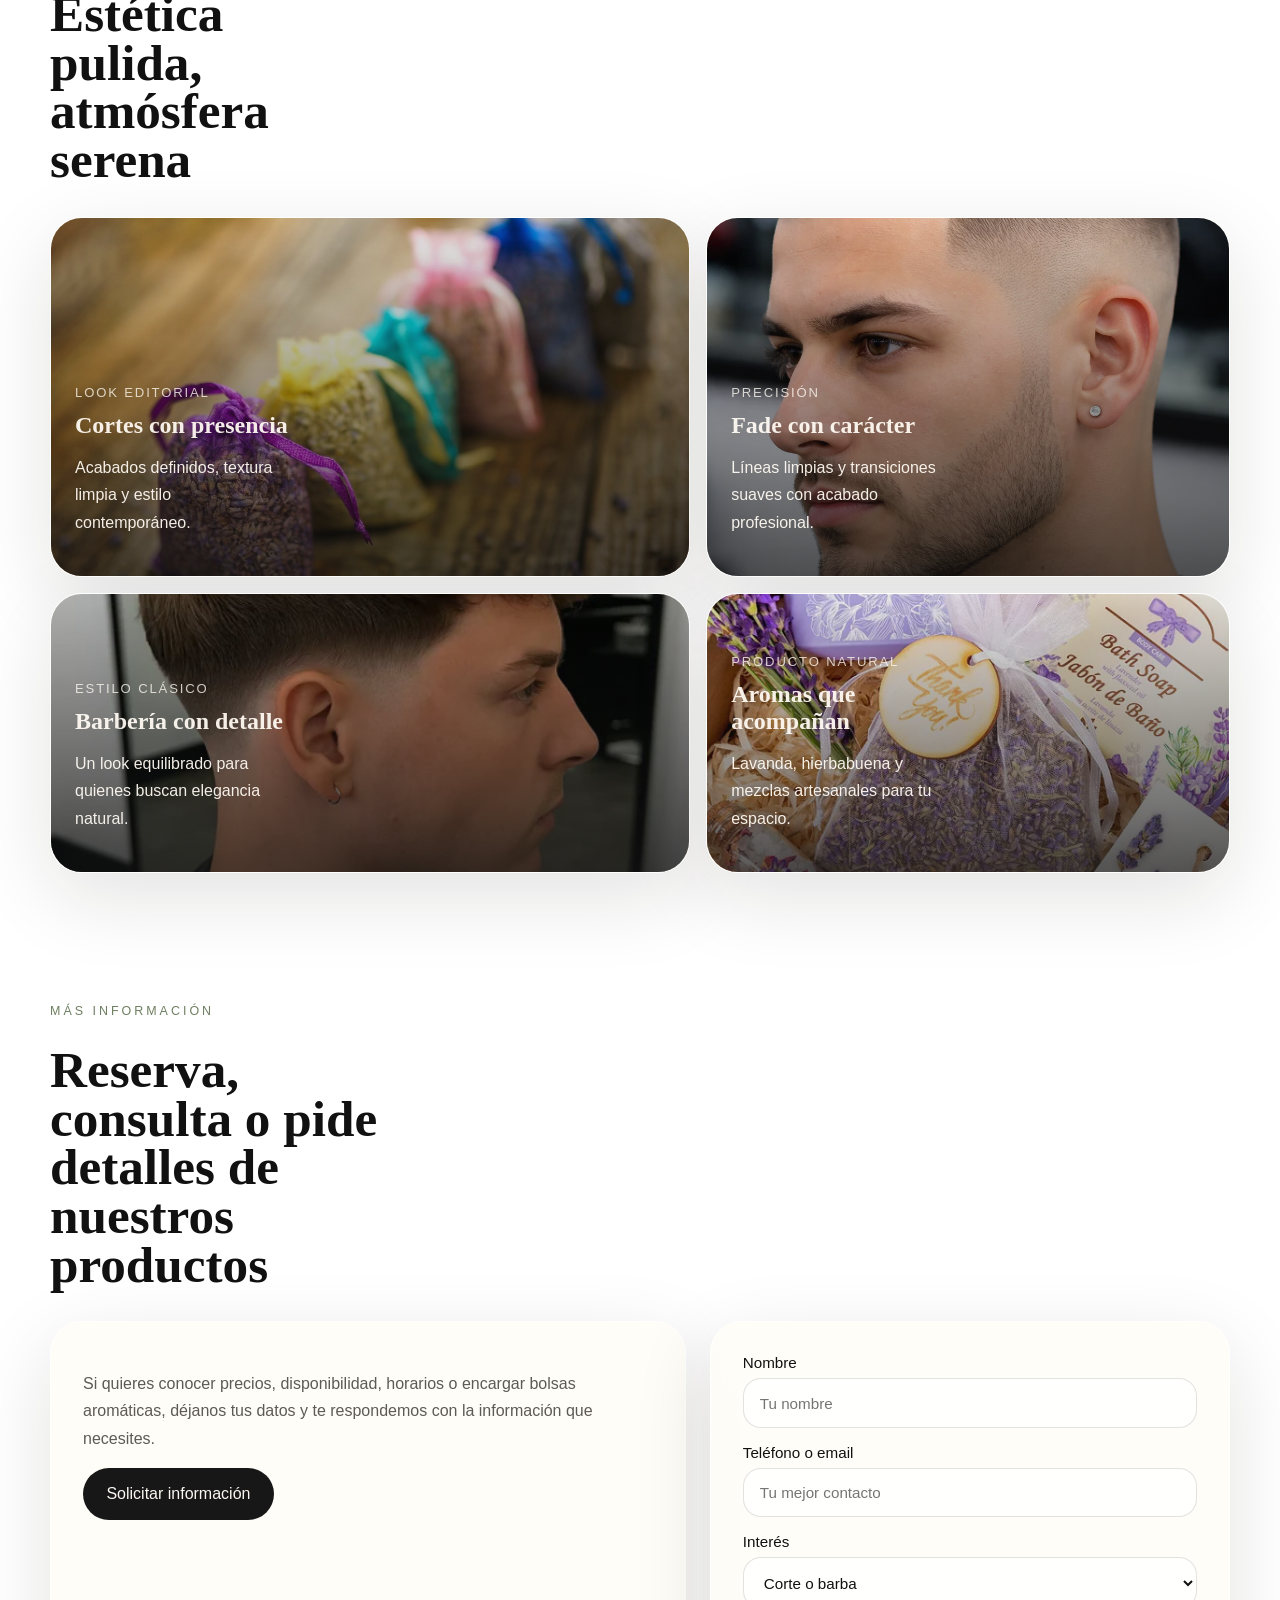
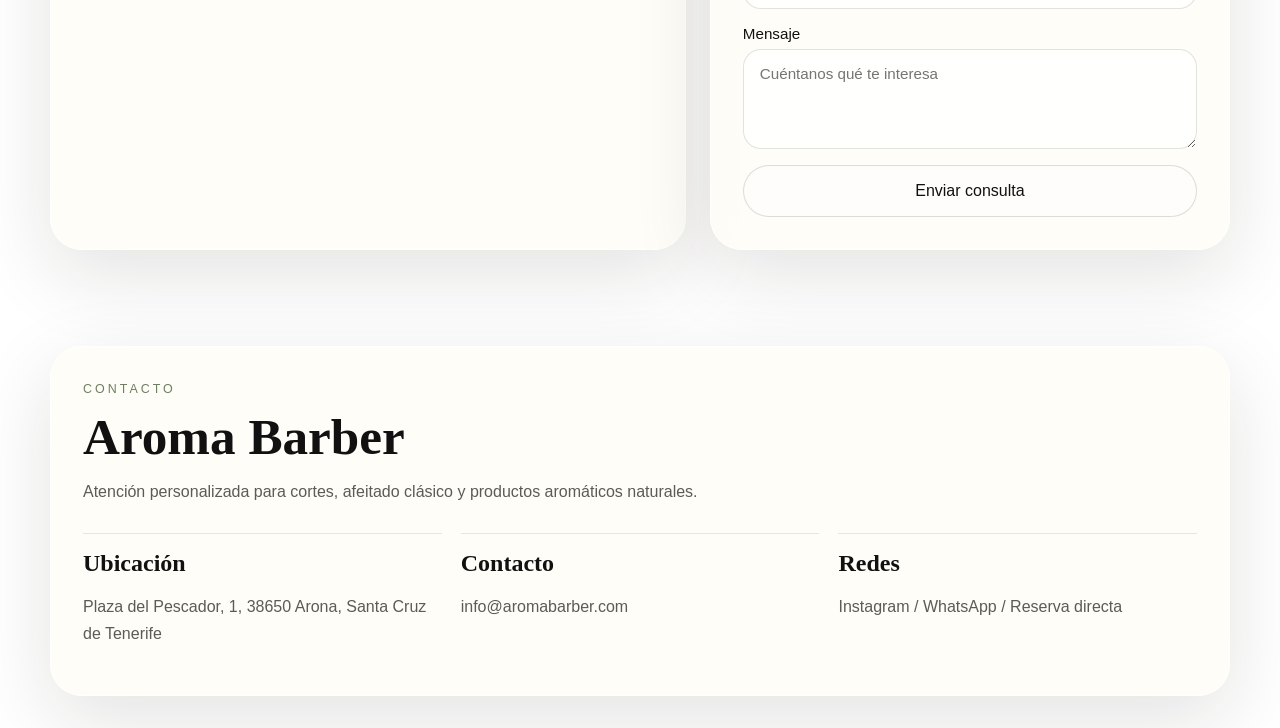
==== commit 85f7432f: "Sitemap" ====
--- a/index.html
+++ b/index.html
@@ -1,18 +1,50 @@
 <!DOCTYPE html>
-<html lang="es">
+<html xmlns="http://www.w3.org/1999/xhtml" xml:lang="es-ES" lang="es-ES" prefix="og: http://ogp.me/ns#" class="no-js" data-layout-name="aroma-barber">
   <head>
-    <meta charset="UTF-8" />
+    <meta charset="utf-8" />
+    <link rel="canonical" href="/" />
+
     <meta name="viewport" content="width=device-width, initial-scale=1.0" />
+
+    <link rel="stylesheet" href="styles.css" />
+
+    <link rel="preload" as="image" href="assets/logo.png" />
+    <link rel="icon" type="image/png" href="assets/logo.png" />
+    <link rel="apple-touch-icon" href="assets/logo.png" />
+
     <title>Aroma Barber | Corte perfecto, aroma natural</title>
+
     <meta
       name="description"
       content="Barbería premium con productos aromáticos naturales. Cortes precisos, afeitado clásico y bolsas aromáticas de lavanda, hierbabuena y más."
     />
-    <link rel="icon" type="image/png" href="assets/logo.png" />
+    <meta name="keywords" content="barbería, cortes de pelo, productos aromáticos, lavanda, hierbabuena, afeitado clásico" />
+    <meta name="author" content="Aroma Barber" />
+    <meta property="og:title" content="Aroma Barber | Corte perfecto, aroma natural" />
+    <meta property="og:description" content="Barbería premium con productos aromáticos naturales. Cortes precisos, afeitado clásico y bolsas aromáticas de lavanda, hierbabuena y más." />
+    <meta property="og:site_name" content="Aroma Barber" />
+    <meta property="og:locale" content="es_ES" />
+    <meta property="og:image" content="assets/logo.png" />
+    <meta property="og:url" content="/" />
+    <meta property="og:type" content="website" />
+    <meta name="twitter:card" content="summary_large_image" />
+    <meta name="twitter:title" content="Aroma Barber | Corte perfecto, aroma natural" />
+    <meta name="twitter:description" content="Barbería premium con productos aromáticos naturales. Cortes precisos, afeitado clásico." />
+    <meta name="twitter:image" content="assets/logo.png" />
+
     <script>
       document.documentElement.classList.add("js");
     </script>
-    <link rel="stylesheet" href="styles.css" />
+    <script type="application/ld+json">
+      {
+        "@context": "https://schema.org",
+        "@type": "Organization",
+        "name": "Aroma Barber",
+        "url": "/",
+        "logo": "assets/logo.png",
+        "description": "Barbería premium con productos aromáticos naturales."
+      }
+    </script>
   </head>
   <body>
     <div class="page-shell">
